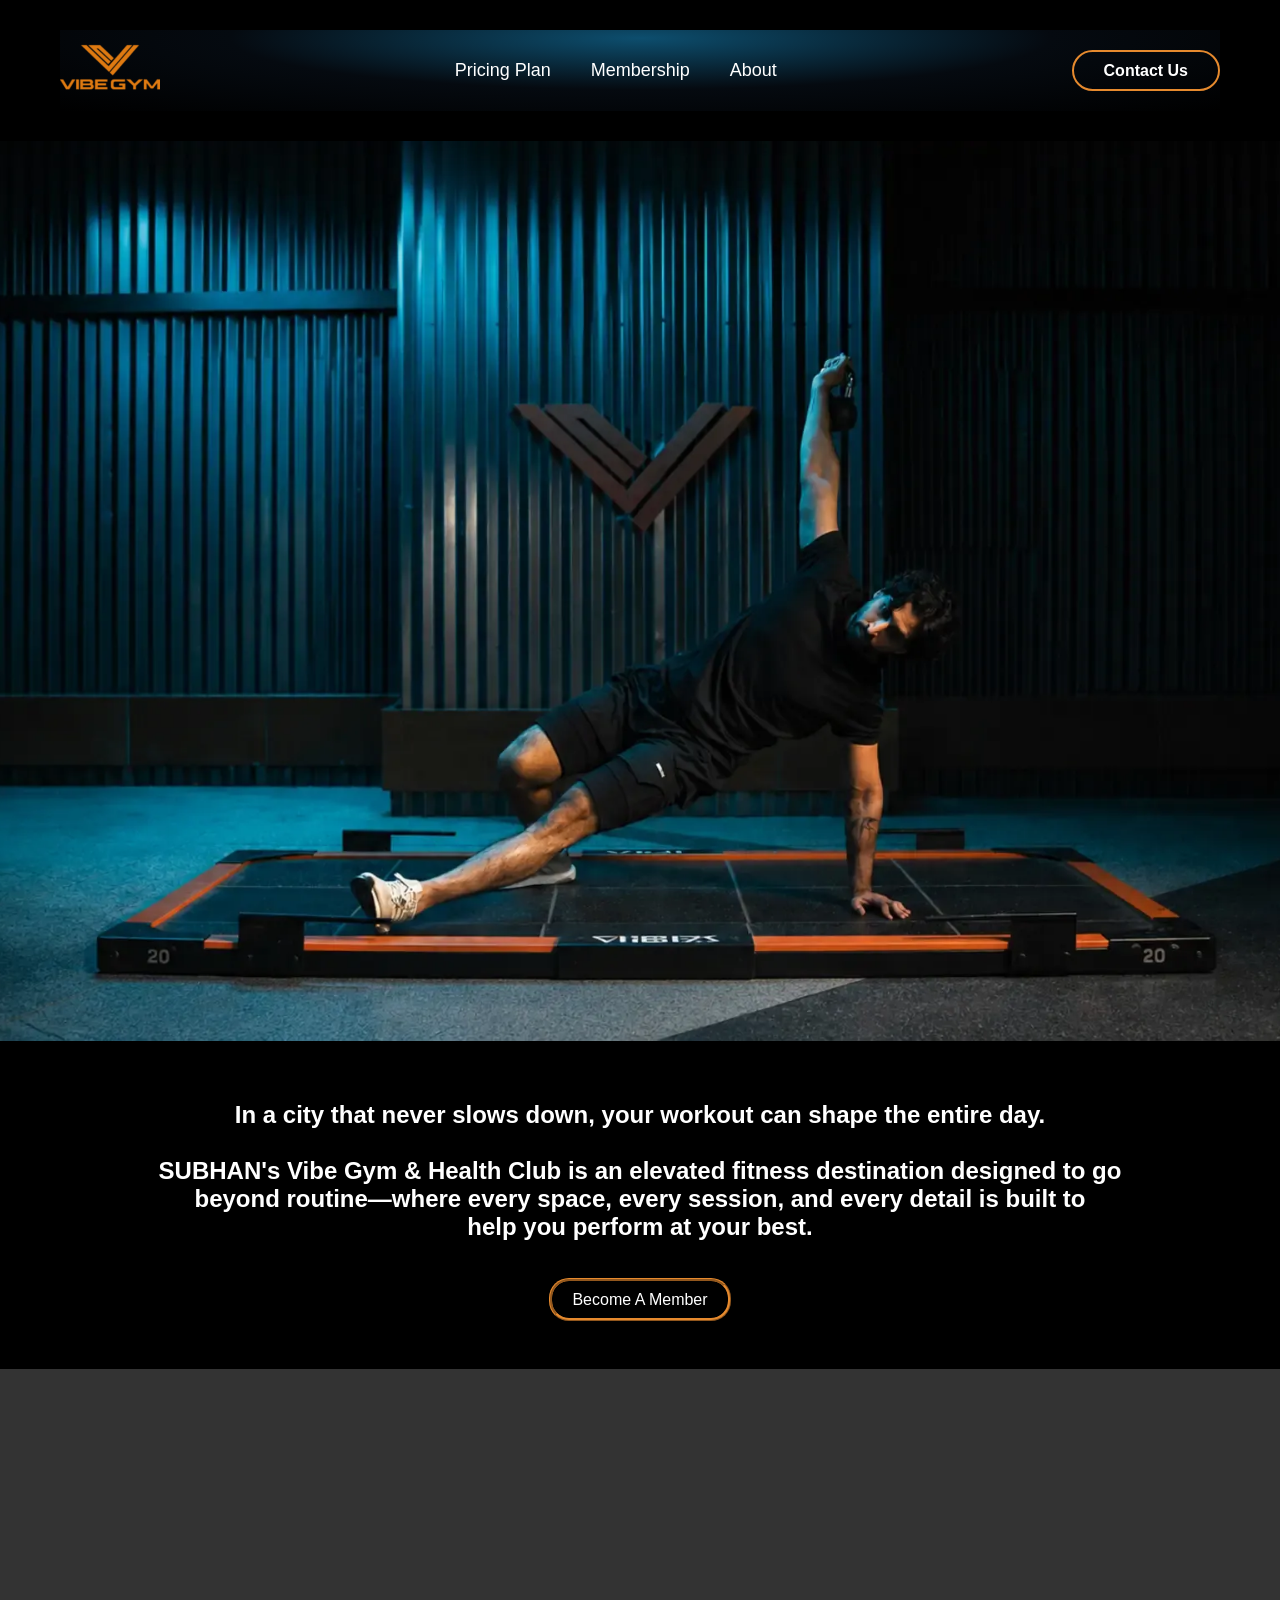
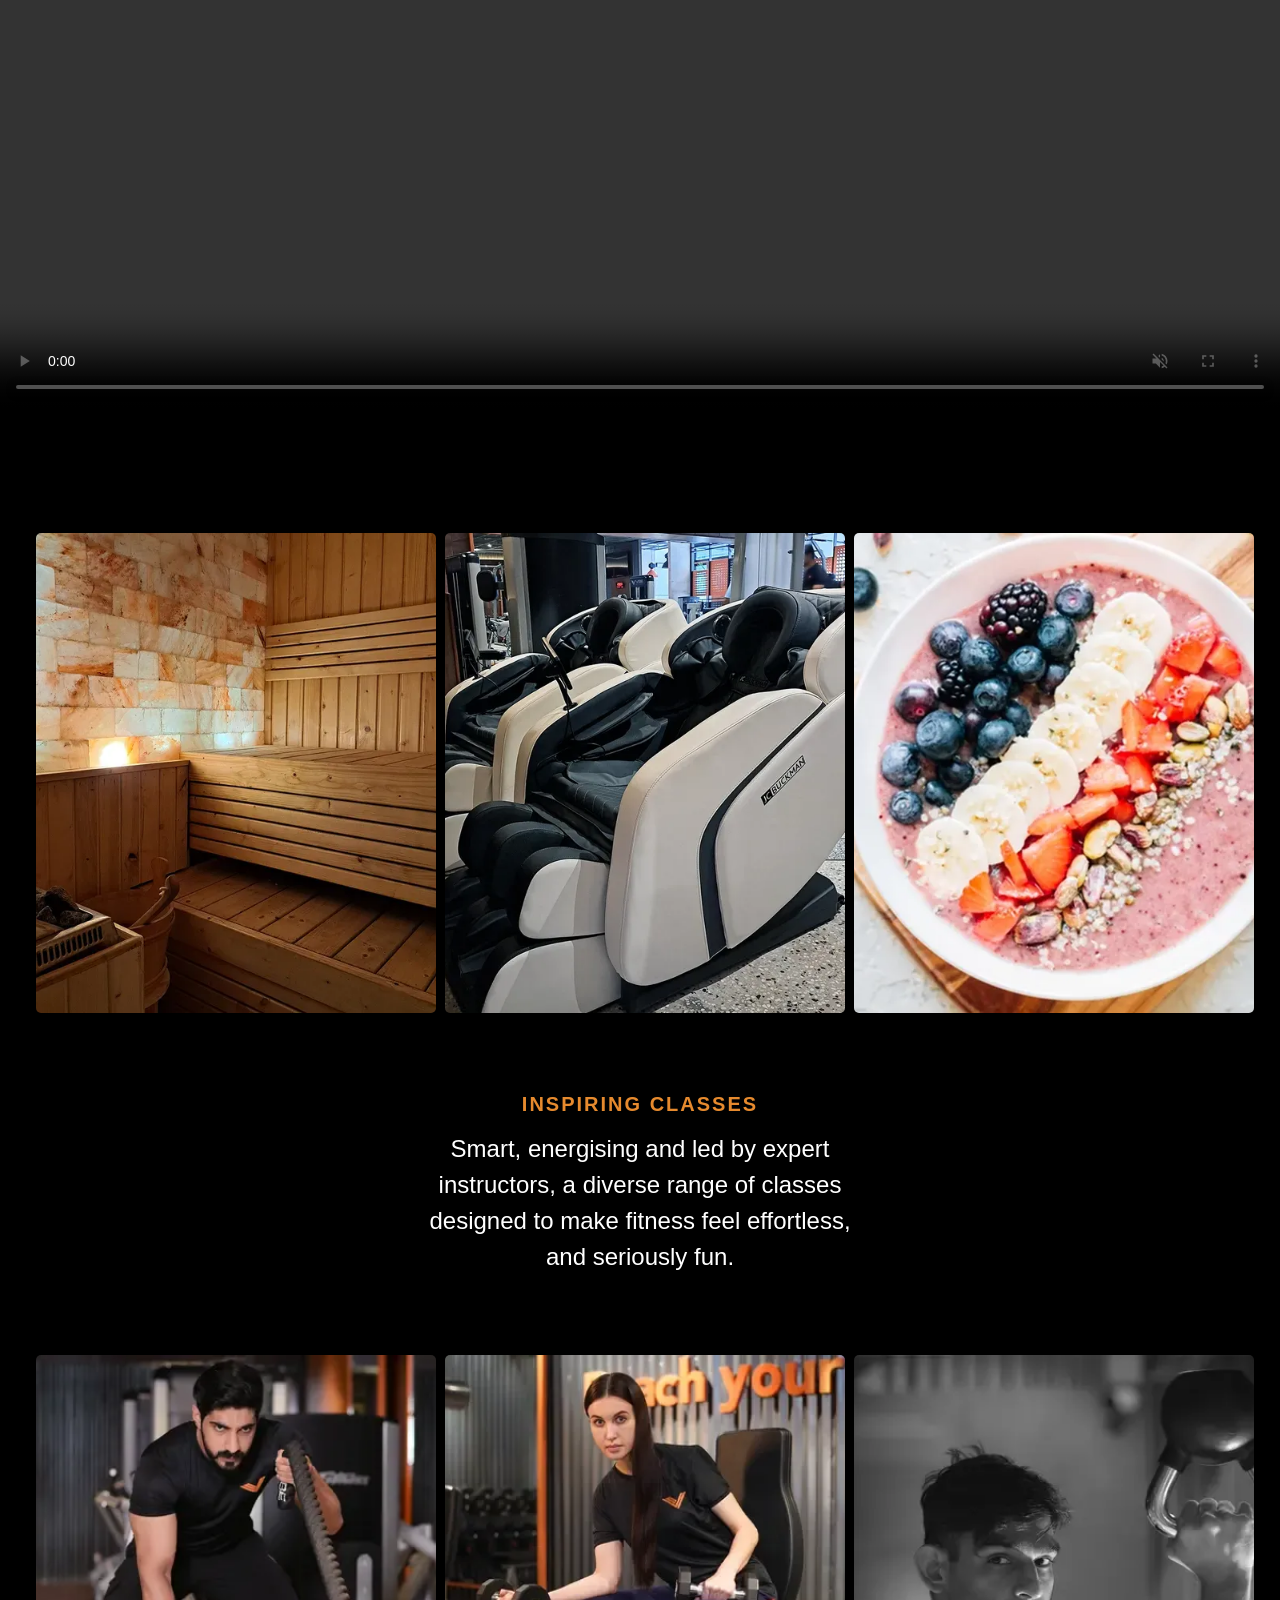
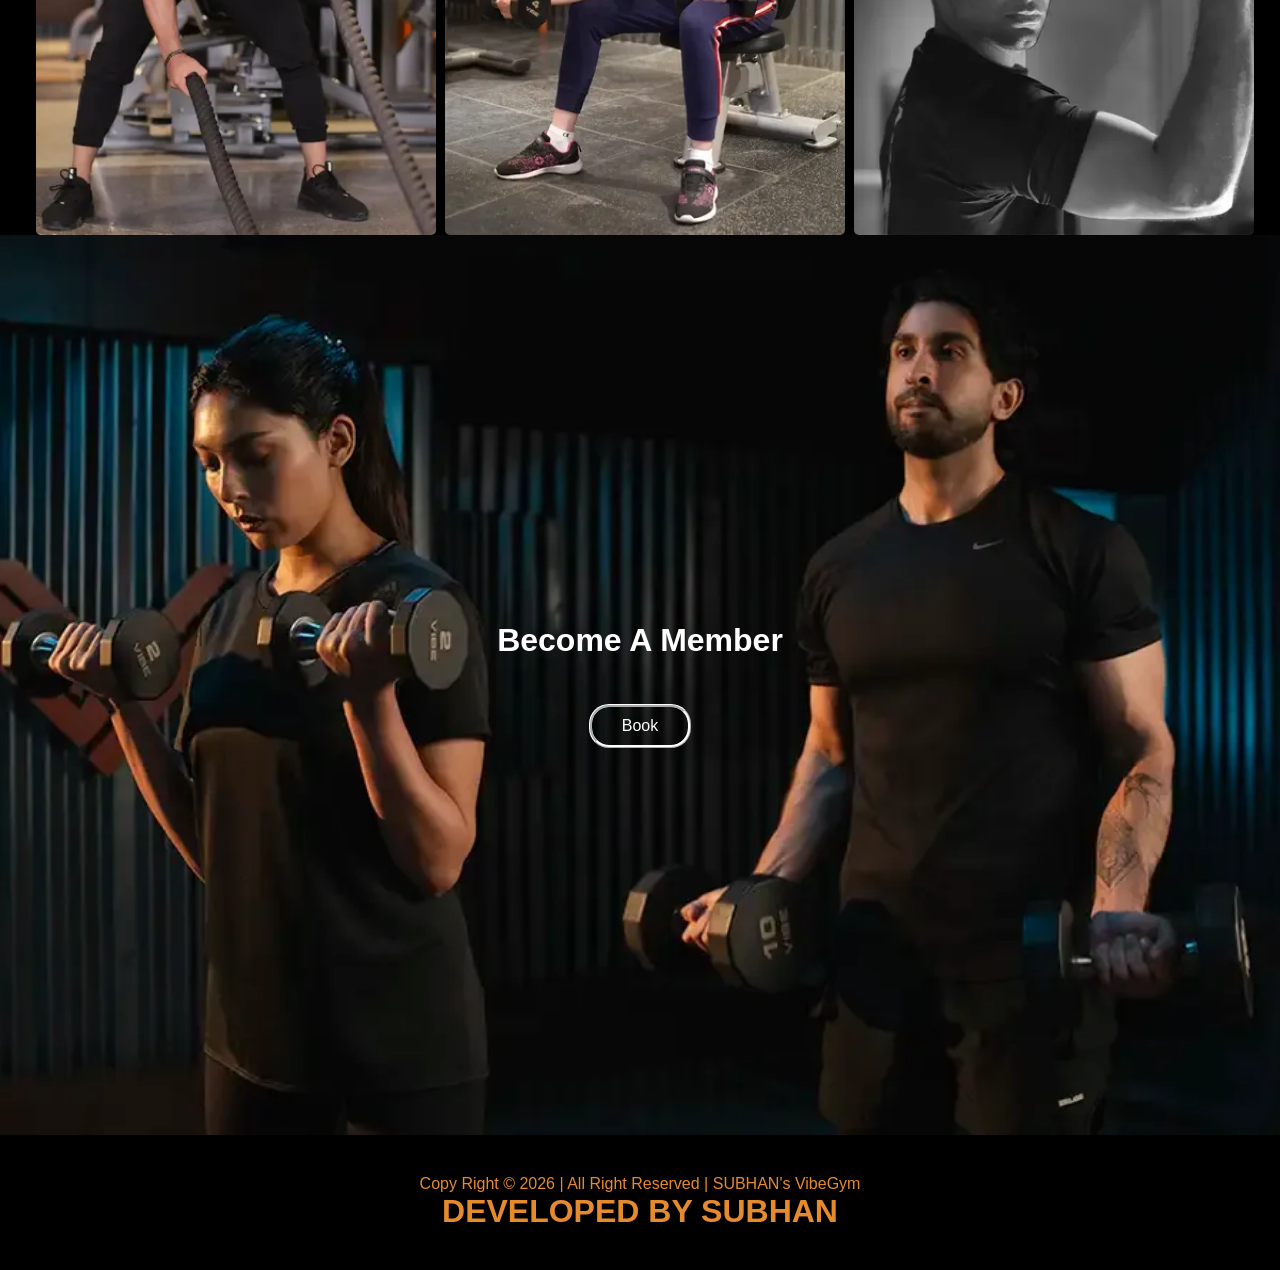
==== index.html @ 2a4c1e57 "Set homepage for GitHub Pages" ====
<!DOCTYPE html>
<html lang="en">

<head>
    <meta charset="UTF-8">
    <meta name="viewport" content="width=device-width, initial-scale=1.0">
    <title>GYM</title>
    <link rel="stylesheet" href="./Styling.css">
    <link rel="shortcut icon" href="./Assets/Images/imgi_1_Logo-orange-100x75.png" type="image/x-icon">
</head>
<header>
    <div class="container1">
        <nav class="nav">
            <div class="logo">
                <a href="/Home.html">
                    <img src="./Assets/Images/imgi_1_Logo-orange-100x75.png" alt="Vibe Gym Logo">
                </a>
            </div>
            <div class="pages">
                <a href="./Pages/Plans.html">Pricing Plan</a>
                <a href="./Pages/Membership.html">Membership</a>
                <a href="./Pages/About.html">About</a>
            </div>
            <div class="cta-button">
                <a href="./Pages/Contact.html">Contact Us</a>
            </div>
        </nav>
    </div>
</header>

<body>
    <div class="container2">
        <div class="banner-image"></div>
        <div class="info">
            <p>
            <h2>
                In a city that never slows down, your workout can shape the entire day.<br><br>
                SUBHAN's Vibe Gym & Health Club is an elevated fitness destination designed to go <br> beyond
                routine—where every
                space,
                every session, and every detail is built to <br> help you perform at your best.
            </h2>
            </p>

            <a href="./Pages/Membership.html">Become A Member</a>
        </div>
        <div class="v1">
            <video src="./Assets/Videos/g2.mp4" autoplay muted controls loop></video>
        </div>
    </div>
    <div class="container3">
        <div class="flex">
            <img style="margin-left: 10px;" src="./Assets/Images/imgi_26_Sauna.webp" alt="" width="400px"
                height="480px">
            <img src="./Assets/Images/imgi_24_Massage.webp" alt="" width="400px" height="480px">
            <img src="./Assets/Images/imgi_20_Nutrition.webp" alt="" width="400px" height="480px">
        </div>
    </div>
    <div class="container4">
        <div class="Inspire">
            <p>
            <h4>Inspiring Classes</h4>
            <h2>Smart, energising and led by expert <br> instructors, a diverse range of classes <br> designed to
                make
                fitness feel effortless, <br> and seriously fun.</h2>
            </p>
        </div>
    </div>
    <div class="flex">
        <img style="margin-left: 10px;" src="./Assets/Images/imgi_18_FatLoss.webp" alt="" width="400px" height="480px">
        <img src="./Assets/Images/imgi_21_FemaleStrength.webp" alt="" width="400px" height="480px">
        <img src="./Assets/Images/imgi_22_Kettlebell.webp" alt="" width="400px" height="480px">
    </div>
    <div class="container5">
        <div class="trailer">
            <h1>Become A Member</h1>
            <a href="/Pages/Contact.html">Book</a>
        </div>
    </div>
    <div class="end">
        <p>Copy Right © 2026 | All Right Reserved | SUBHAN's VibeGym</p>
        <h1>DEVELOPED BY SUBHAN</h1>
    </div>
</body>

</html>
---- Styling.css ----
* {
    margin: 0;
    padding: 0;
    box-sizing: border-box;
}

body {
    background-color: black;
    font-family: 'Segoe UI', Tahoma, Geneva, Verdana, sans-serif;
}

.container1 {
    padding: 30px 60px;
}

.nav {
    background: radial-gradient(ellipse at 50% 10%, #0d4e6e 0%, #050a10 50%, #000000 100%);
    display: flex;
    align-items: center;
    justify-content: space-between;
}

.logo a {
    color: #e68a2e;
    font-size: 24px;
    font-weight: 900;
    text-decoration: none;

}

.pages {
    display: flex;
    gap: 40px;
}

.pages a {
    color: #ffffff;
    text-decoration: none;
    font-size: 18px;
    transition: color 1s ease;
}

.pages a:hover {
    color: #e68a2e;
}

.cta-button a {
    color: #ffffff;
    text-decoration: none;
    font-size: 16px;
    font-weight: bold;
    border: 2px solid #e68a2e;
    border-radius: 50px;
    padding: 10px 30px;
    transition: all 0.5s ease;
}

.cta-button a:hover {
    background-color: #e68a2e;
    color: #000000;
}

.banner-image {
    background-image: url("./Assets/Images/imgi_17_Banner-Image-Vibe-Gyme-and-Health-Club.webp");
    background-position: center;
    background-repeat: no-repeat;
    background-size: cover;
    height: 100vh;
}

.info {
    margin-top: 60px;
    color: white;
    font-family: 'Segoe UI', Tahoma, Geneva, Verdana, sans-serif;
    text-align: center;
    padding: 0 20px;
}
.info p{
    margin-bottom: 50px;
}

.info a {
    
    border-radius: 20px;
    padding: 10px 20px;
    border-color: #e68a2e;
    border-style: ridge;
    background: transparent;
    color: white;
    cursor: pointer;
    font-size: 16px;
    text-decoration: none;
}
.v1 {
    width: 100%;
}
.v1 video {
    width: 100%;
    height: auto;
    object-fit: cover;
    margin: 60px 0px;
}

.container3 {
    width: 100%;
}

.flex {
    margin-top: 60px;
    display: flex;
    justify-content: center;
    align-items: center;
    gap: 9px;
    flex-wrap: wrap;
    padding: 0 10px;
}

.flex img {
    width: 400px;
    height: 480px;
    object-fit: cover;
    border-radius: 5px;
}

.container4 {
    margin-top: 80px;
    margin-bottom: 80px;
}

.Inspire {
    text-align: center;
    color: white;
    font-family: 'Segoe UI', Tahoma, Geneva, Verdana, sans-serif;
    padding: 0 20px;
}

.Inspire h4 {
    color: #e68a2e;
    margin-bottom: 15px;
    font-size: 20px;
    text-transform: uppercase;
    letter-spacing: 2px;
}

.Inspire h2 {
    margin-top: 15px;
    font-weight: 400;
    line-height: 1.5;
}

.trailer{
    background-image: url("./Assets/Images/imgi_27_CTA-Home-Page.webp");
    background-position: center;
    background-repeat: no-repeat;
    background-size: cover;
    height: 100vh;
    width: 100%;
    display: flex;
    justify-content: center;
    align-items: center;
    flex-direction: column;
}
.trailer h1{
    color: #ffffff;
    text-align: center;
    margin-bottom: 10px;
}
.trailer a {
    border-radius: 20px;
    padding: 10px 30px;
    border-style: ridge;
    margin-top: 35px;
    background: transparent;
    color: white;
    cursor: pointer;
    font-size: 16px;
    border-color: #ffffff;
    text-decoration: none;
}
.end{
    margin: 40px;
    color: #e68a2e;
    text-align: center;
}
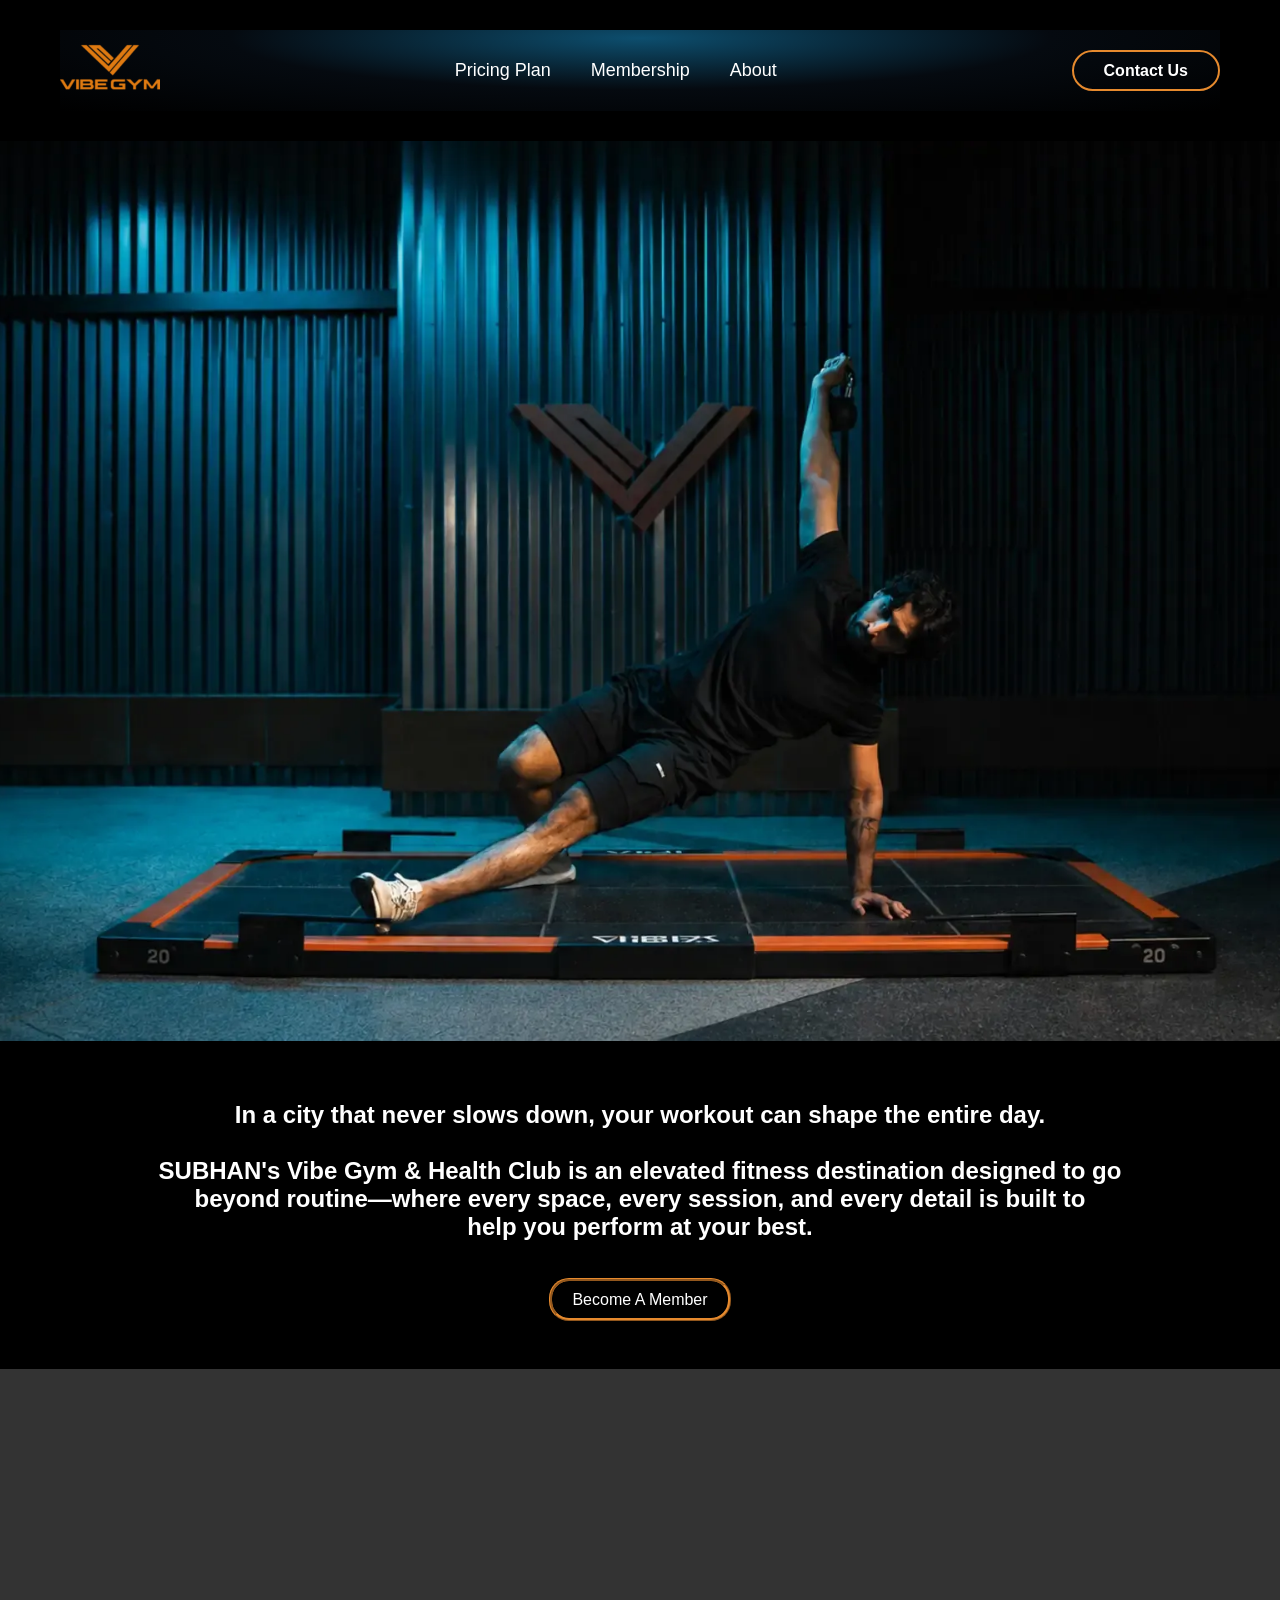
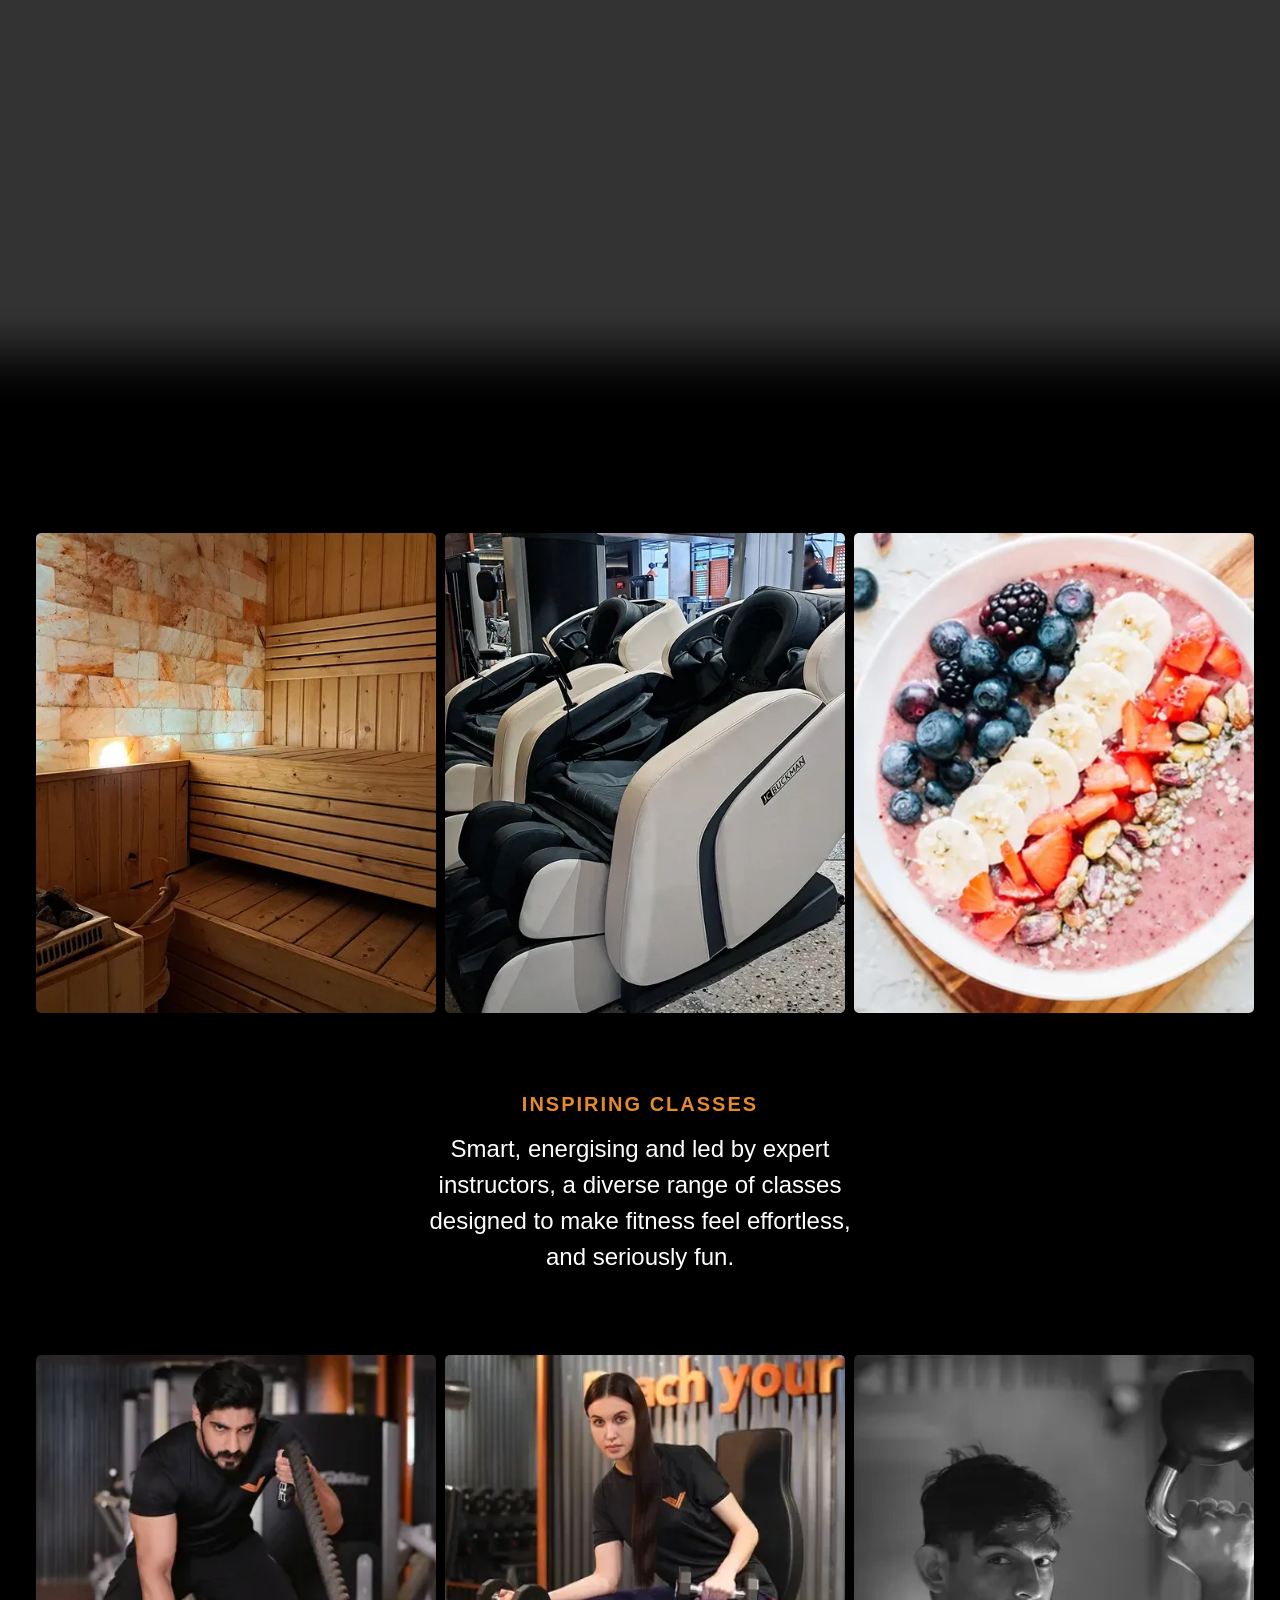
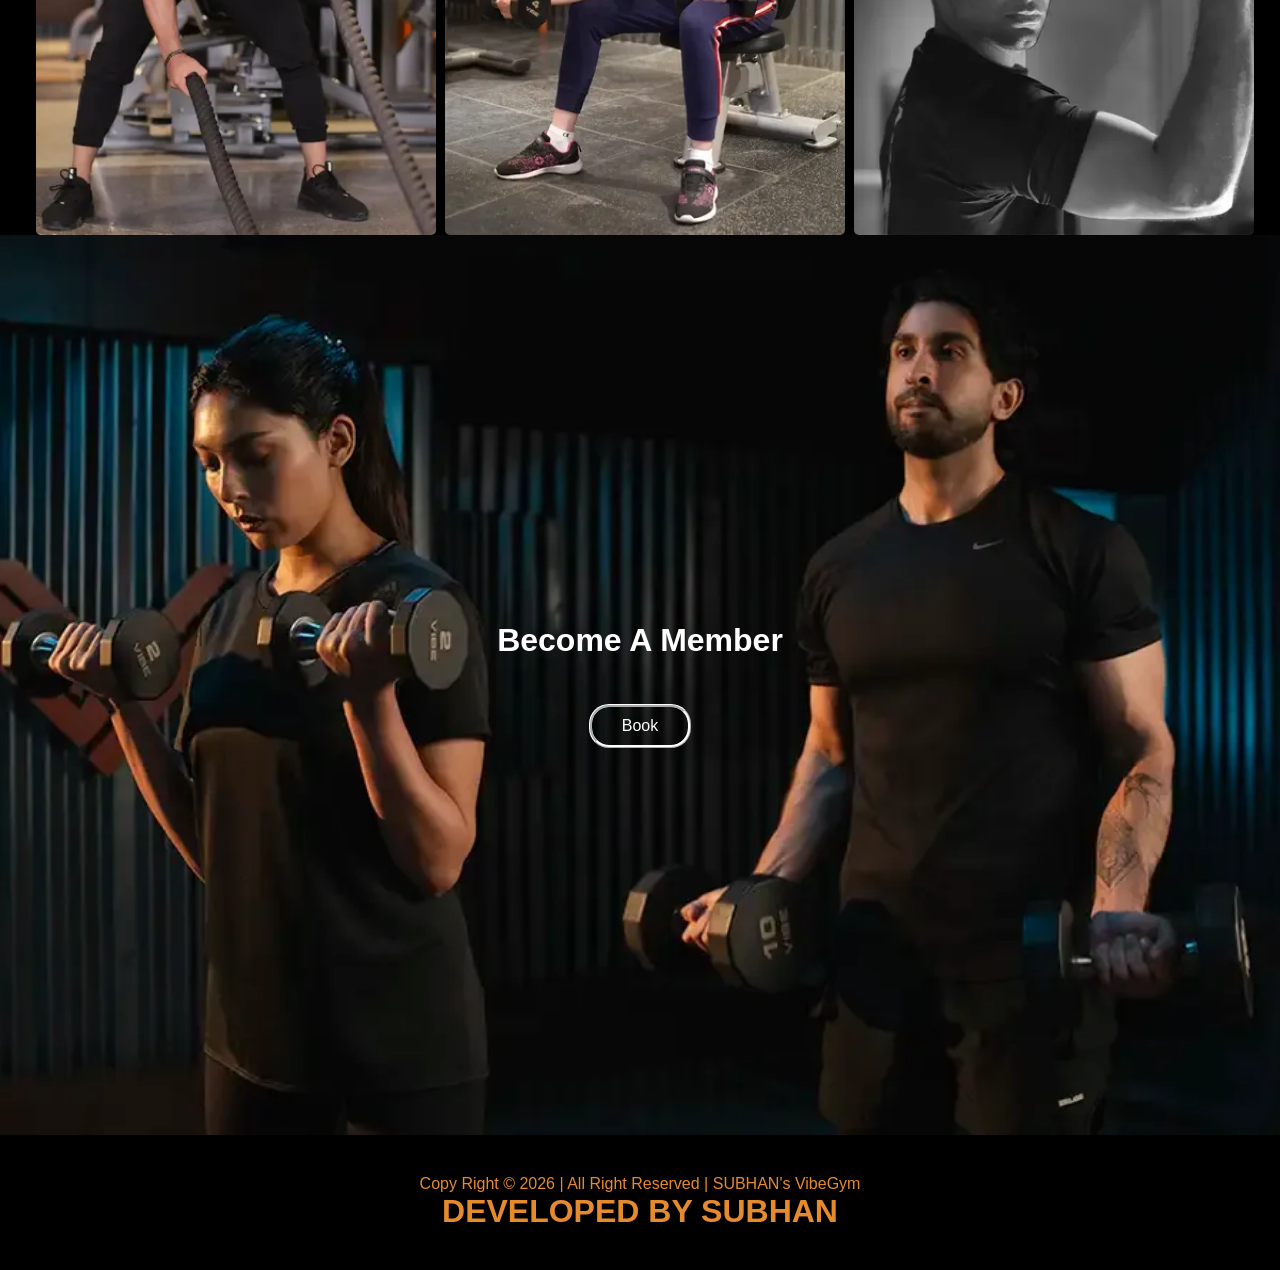
==== commit 515969d4: "Update gym website pages" ====
--- a/index.html
+++ b/index.html
@@ -12,7 +12,7 @@
     <div class="container1">
         <nav class="nav">
             <div class="logo">
-                <a href="/Home.html">
+                <a href="/index.html">
                     <img src="./Assets/Images/imgi_1_Logo-orange-100x75.png" alt="Vibe Gym Logo">
                 </a>
             </div>
